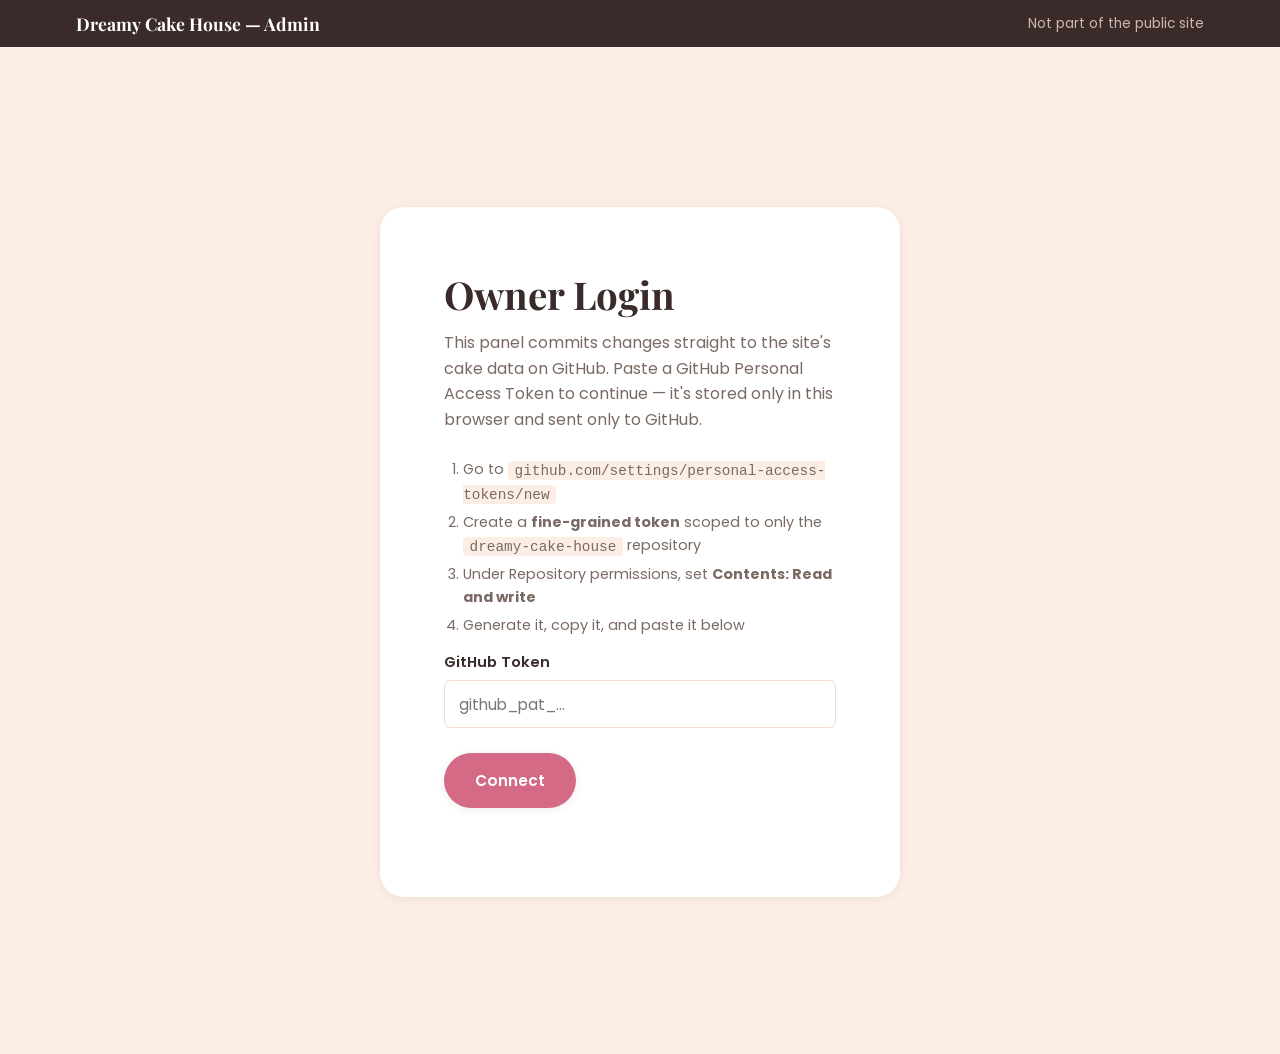
==== admin/index.html @ a2ba3308 "Add owner admin panel, switch pricing to PKR per-pound tiers - New /admin/ panel (not linked in nav)" ====
<!DOCTYPE html>
<html lang="en">
<head>
  <meta charset="UTF-8">
  <meta name="viewport" content="width=device-width, initial-scale=1.0">
  <title>Admin | Dreamy Cake House</title>
  <meta name="robots" content="noindex, nofollow">
  <link rel="preconnect" href="https://fonts.googleapis.com">
  <link href="https://fonts.googleapis.com/css2?family=Playfair+Display:wght@600;700&family=Poppins:wght@400;500;600;700&display=swap" rel="stylesheet">
  <link rel="stylesheet" href="../shared/variables.css">
  <link rel="stylesheet" href="../shared/base.css">
  <link rel="stylesheet" href="../pages/admin/admin.css">
</head>
<body>

  <div class="admin-topbar">
    <div class="container">
      <h1>Dreamy Cake House — Admin</h1>
      <span class="who">Not part of the public site</span>
    </div>
  </div>

  <div class="admin-wrap">

    <!-- Login screen -->
    <div id="login-screen">
      <div class="login-card">
        <h2>Owner Login</h2>
        <p>This panel commits changes straight to the site's cake data on GitHub. Paste a GitHub Personal Access Token to continue — it's stored only in this browser and sent only to GitHub.</p>
        <ol>
          <li>Go to <code>github.com/settings/personal-access-tokens/new</code></li>
          <li>Create a <strong>fine-grained token</strong> scoped to only the <code>dreamy-cake-house</code> repository</li>
          <li>Under Repository permissions, set <strong>Contents: Read and write</strong></li>
          <li>Generate it, copy it, and paste it below</li>
        </ol>
        <form id="login-form">
          <div class="field">
            <label for="token-input">GitHub Token</label>
            <input type="password" id="token-input" placeholder="github_pat_..." autocomplete="off" required>
          </div>
          <button type="submit" class="btn btn-primary">Connect</button>
          <p class="form-status error" id="login-error" style="display:block;background:transparent;color:var(--color-error);padding:0;"></p>
        </form>
      </div>
    </div>

    <!-- Dashboard -->
    <div id="dashboard" hidden>
      <div class="admin-toolbar">
        <div class="admin-tabs">
          <button type="button" class="admin-tab active" data-category="legacy">Legacy Cakes</button>
          <button type="button" class="admin-tab" data-category="modern">Modern Cakes</button>
        </div>
        <div>
          <button type="button" class="btn btn-outline" id="logout-btn">Log Out</button>
          <button type="button" class="btn btn-primary" id="add-cake-btn">+ Add New Cake</button>
        </div>
      </div>

      <p id="admin-status-line" class="hint"></p>
      <div class="admin-cake-list" id="cake-list"></div>

      <div class="admin-form-card" id="cake-form-section" hidden>
        <h2 id="form-title">Add New Cake</h2>
        <form id="cake-form">
          <div class="field-row">
            <div class="field">
              <label for="cake-name">Name</label>
              <input type="text" id="cake-name" required placeholder="Classic Victoria Sponge">
            </div>
            <div class="field">
              <label for="cake-flavor">Flavor</label>
              <input type="text" id="cake-flavor" required placeholder="Vanilla & Raspberry Jam">
            </div>
          </div>

          <div class="field">
            <label for="cake-description">Description</label>
            <textarea id="cake-description" rows="3" required placeholder="Short description shown on the catalog and detail pages."></textarea>
          </div>

          <div class="field">
            <label for="cake-occasions">Occasions</label>
            <input type="text" id="cake-occasions" placeholder="birthday, anniversary, wedding">
            <div class="hint">Comma-separated. Used for the Modern Cakes filter and detail-page badges.</div>
          </div>

          <div class="field">
            <label>Price per Pound (PKR)</label>
            <div class="tier-price-row">
              <div>
                <label for="price-1lb" class="hint">1 lb</label>
                <input type="number" id="price-1lb" min="0" step="1" placeholder="1200">
              </div>
              <div>
                <label for="price-2lb" class="hint">2 lb</label>
                <input type="number" id="price-2lb" min="0" step="1" placeholder="2200">
              </div>
              <div>
                <label for="price-3lb" class="hint">3 lb</label>
                <input type="number" id="price-3lb" min="0" step="1" placeholder="3200">
              </div>
            </div>
            <div class="hint">Leave a tier blank if that size isn't offered for this cake.</div>
          </div>

          <div class="field checkbox-field">
            <input type="checkbox" id="cake-featured">
            <label for="cake-featured" style="margin:0;">Feature on homepage</label>
          </div>

          <div class="form-actions">
            <button type="submit" class="btn btn-primary">Save Cake</button>
            <button type="button" class="btn btn-outline" id="cancel-form-btn">Cancel</button>
          </div>
        </form>
      </div>
    </div>

  </div>

  <div class="admin-toast" id="admin-toast"></div>

  <script src="../shared/utils.js"></script>
  <script src="../pages/admin/admin.js"></script>
</body>
</html>
---- shared/variables.css ----
/* ==========================================================================
   Design tokens for Dreamy Cake House.
   Every page/feature stylesheet should rely on these variables instead of
   hardcoding colors/fonts, so a palette or font change happens in one place.
   ========================================================================== */

:root {
  /* Colors */
  --color-bg: #fff8f3;
  --color-bg-alt: #fdeee5;
  --color-surface: #ffffff;
  --color-primary: #d46a86;
  --color-primary-dark: #b14b68;
  --color-primary-light: #f3c9d5;
  --color-accent: #c9976a;
  --color-accent-light: #e9d3b8;
  --color-text: #3a2a2a;
  --color-text-light: #7a6a63;
  --color-border: #f0ddd0;
  --color-success: #4b8b6f;
  --color-error: #c1443a;

  /* Typography */
  --font-heading: 'Playfair Display', Georgia, serif;
  --font-body: 'Poppins', -apple-system, Segoe UI, sans-serif;

  /* Spacing scale */
  --space-xs: 0.4rem;
  --space-sm: 0.8rem;
  --space-md: 1.6rem;
  --space-lg: 2.4rem;
  --space-xl: 4rem;
  --space-2xl: 6rem;

  /* Layout */
  --max-width: 1180px;
  --radius-sm: 6px;
  --radius-md: 14px;
  --radius-lg: 24px;
  --shadow-sm: 0 2px 8px rgba(58, 42, 42, 0.08);
  --shadow-md: 0 8px 24px rgba(58, 42, 42, 0.12);
  --transition: 0.2s ease;
}
---- shared/base.css ----
/* ==========================================================================
   Base reset, typography, and shared components (header, footer, buttons,
   cards, badges). Loaded on every page after variables.css.
   Page-specific styles live in /pages/<feature>/*.css and should only add
   to what's here, not redefine it.
   ========================================================================== */

* { box-sizing: border-box; }

html { scroll-behavior: smooth; }

body {
  margin: 0;
  font-family: var(--font-body);
  color: var(--color-text);
  background: var(--color-bg);
  line-height: 1.6;
}

img { max-width: 100%; display: block; }

h1, h2, h3, h4 {
  font-family: var(--font-heading);
  line-height: 1.2;
  margin: 0 0 var(--space-sm);
  color: var(--color-text);
}

h1 { font-size: clamp(2.2rem, 4vw, 3.4rem); }
h2 { font-size: clamp(1.7rem, 3vw, 2.4rem); }
h3 { font-size: 1.3rem; }

p { margin: 0 0 var(--space-md); color: var(--color-text-light); }

a { color: var(--color-primary-dark); text-decoration: none; }
a:hover { text-decoration: underline; }

.container {
  max-width: var(--max-width);
  margin: 0 auto;
  padding: 0 var(--space-md);
}

section { padding: var(--space-2xl) 0; }

/* ---- Buttons ---- */
.btn {
  display: inline-block;
  font-family: var(--font-body);
  font-weight: 600;
  font-size: 0.95rem;
  padding: 0.85rem 1.8rem;
  border-radius: 999px;
  border: 2px solid transparent;
  cursor: pointer;
  transition: transform var(--transition), box-shadow var(--transition), background var(--transition);
  text-decoration: none;
}
.btn:hover { text-decoration: none; transform: translateY(-2px); }

.btn-primary {
  background: var(--color-primary);
  color: #fff;
  box-shadow: var(--shadow-sm);
}
.btn-primary:hover { background: var(--color-primary-dark); box-shadow: var(--shadow-md); }

.btn-outline {
  background: transparent;
  border-color: var(--color-primary);
  color: var(--color-primary-dark);
}
.btn-outline:hover { background: var(--color-primary-light); }

/* ---- Site header ---- */
.site-header {
  position: sticky;
  top: 0;
  z-index: 100;
  background: rgba(255, 248, 243, 0.95);
  backdrop-filter: blur(6px);
  border-bottom: 1px solid var(--color-border);
}

.site-header .container {
  display: flex;
  align-items: center;
  justify-content: space-between;
  padding-top: var(--space-sm);
  padding-bottom: var(--space-sm);
}

.site-header .logo {
  font-family: var(--font-heading);
  font-size: 1.5rem;
  font-weight: 700;
  color: var(--color-primary-dark);
}
.site-header .logo span { color: var(--color-accent); }

.site-nav { display: flex; align-items: center; gap: var(--space-lg); }
.site-nav ul {
  display: flex;
  list-style: none;
  gap: var(--space-md);
  margin: 0;
  padding: 0;
}
.site-nav a {
  color: var(--color-text);
  font-weight: 500;
  font-size: 0.95rem;
  padding: 0.3rem 0;
  border-bottom: 2px solid transparent;
}
.site-nav a:hover,
.site-nav a.active {
  color: var(--color-primary-dark);
  border-bottom-color: var(--color-primary);
  text-decoration: none;
}

.nav-toggle {
  display: none;
  background: none;
  border: none;
  font-size: 1.6rem;
  cursor: pointer;
  color: var(--color-text);
}

@media (max-width: 780px) {
  .nav-toggle { display: block; }
  .site-nav {
    position: absolute;
    top: 100%;
    left: 0;
    right: 0;
    background: var(--color-surface);
    border-bottom: 1px solid var(--color-border);
    flex-direction: column;
    align-items: flex-start;
    padding: var(--space-md);
    display: none;
  }
  .site-nav.open { display: flex; }
  .site-nav ul { flex-direction: column; gap: var(--space-sm); width: 100%; }
}

/* ---- Site footer ---- */
.site-footer {
  background: var(--color-text);
  color: #efe3dc;
  padding: var(--space-2xl) 0 var(--space-lg);
  margin-top: var(--space-2xl);
}
.site-footer a { color: #f3d9c4; }
.site-footer h4 { color: #fff; font-family: var(--font-body); font-size: 1rem; text-transform: uppercase; letter-spacing: 0.05em; }
.footer-grid {
  display: grid;
  grid-template-columns: repeat(auto-fit, minmax(200px, 1fr));
  gap: var(--space-lg);
  margin-bottom: var(--space-lg);
}
.footer-bottom {
  text-align: center;
  font-size: 0.85rem;
  color: #cbb9ae;
  border-top: 1px solid rgba(255,255,255,0.12);
  padding-top: var(--space-md);
}

/* ---- Cards / catalog grid ---- */
.cake-grid {
  display: grid;
  grid-template-columns: repeat(auto-fill, minmax(260px, 1fr));
  gap: var(--space-lg);
}

.cake-card {
  background: var(--color-surface);
  border-radius: var(--radius-md);
  overflow: hidden;
  box-shadow: var(--shadow-sm);
  transition: transform var(--transition), box-shadow var(--transition);
  display: flex;
  flex-direction: column;
}
.cake-card:hover { transform: translateY(-4px); box-shadow: var(--shadow-md); }

.cake-card .cake-thumb {
  aspect-ratio: 4 / 3;
  display: flex;
  align-items: center;
  justify-content: center;
  font-size: 3rem;
}

.cake-card .cake-body { padding: var(--space-md); flex: 1; display: flex; flex-direction: column; }
.cake-card h3 { margin-bottom: 0.2rem; }
.cake-card .cake-flavor { font-size: 0.85rem; color: var(--color-accent); font-weight: 600; margin-bottom: var(--space-xs); }
.cake-card .cake-desc { font-size: 0.9rem; flex: 1; }
.cake-card .cake-price { font-family: var(--font-heading); font-size: 1.3rem; color: var(--color-primary-dark); margin-bottom: var(--space-sm); }

/* ---- Badges (occasion tags) ---- */
.badge {
  display: inline-block;
  font-size: 0.72rem;
  font-weight: 600;
  text-transform: uppercase;
  letter-spacing: 0.03em;
  background: var(--color-bg-alt);
  color: var(--color-primary-dark);
  border-radius: 999px;
  padding: 0.2rem 0.7rem;
  margin: 0 0.3rem 0.3rem 0;
}

/* ---- Section heading helper ---- */
.section-heading { text-align: center; max-width: 620px; margin: 0 auto var(--space-xl); }
.section-heading p { margin-bottom: 0; }

/* ---- Form elements (shared look across contact/custom-cakes forms) ---- */
.field { margin-bottom: var(--space-md); }
.field label { display: block; font-weight: 600; margin-bottom: 0.35rem; font-size: 0.92rem; }
.field .hint { font-size: 0.8rem; color: var(--color-text-light); margin-top: 0.3rem; }
.field input,
.field select,
.field textarea {
  width: 100%;
  padding: 0.7rem 0.9rem;
  border: 1px solid var(--color-border);
  border-radius: var(--radius-sm);
  font-family: var(--font-body);
  font-size: 0.95rem;
  background: var(--color-surface);
  color: var(--color-text);
}
.field input:focus,
.field select:focus,
.field textarea:focus {
  outline: none;
  border-color: var(--color-primary);
  box-shadow: 0 0 0 3px var(--color-primary-light);
}
.field-row { display: grid; grid-template-columns: repeat(auto-fit, minmax(200px, 1fr)); gap: var(--space-md); }

.form-status {
  padding: var(--space-md);
  border-radius: var(--radius-sm);
  margin-top: var(--space-md);
  display: none;
}
.form-status.success { display: block; background: #e5f3ec; color: var(--color-success); }
.form-status.error { display: block; background: #fbe8e6; color: var(--color-error); }

/* ---- Utility ---- */
.bg-alt { background: var(--color-bg-alt); }
.text-center { text-align: center; }
.mt-lg { margin-top: var(--space-lg); }
.empty-state { text-align: center; padding: var(--space-2xl) 0; color: var(--color-text-light); }
---- pages/admin/admin.css ----
/* Admin panel — deliberately plain/utilitarian, not part of the public site
   design. Not linked from shared/header.js's nav on purpose. */

body { background: var(--color-bg-alt); }

.admin-topbar {
  background: var(--color-text);
  color: #fff;
  padding: var(--space-sm) 0;
}
.admin-topbar .container { display: flex; align-items: center; justify-content: space-between; }
.admin-topbar h1 { color: #fff; font-size: 1.1rem; margin: 0; }
.admin-topbar .who { font-size: 0.85rem; color: #cbb9ae; }

.admin-wrap { max-width: 900px; margin: 0 auto; padding: var(--space-xl) var(--space-md); }

/* ---- Login screen ---- */
.login-card {
  background: var(--color-surface);
  border-radius: var(--radius-lg);
  box-shadow: var(--shadow-sm);
  padding: var(--space-xl);
  max-width: 520px;
  margin: var(--space-2xl) auto;
}
.login-card h2 { margin-bottom: var(--space-sm); }
.login-card ol { padding-left: 1.2rem; color: var(--color-text-light); font-size: 0.9rem; }
.login-card ol li { margin-bottom: 0.3rem; }
.login-card code { background: var(--color-bg-alt); padding: 0.1rem 0.4rem; border-radius: 4px; }

/* ---- Dashboard ---- */
.admin-tabs { display: flex; gap: var(--space-sm); margin-bottom: var(--space-lg); }
.admin-tab {
  border: 1px solid var(--color-border);
  background: var(--color-surface);
  padding: 0.5rem 1.2rem;
  border-radius: 999px;
  font-weight: 600;
  font-size: 0.9rem;
  cursor: pointer;
}
.admin-tab.active { background: var(--color-primary); border-color: var(--color-primary); color: #fff; }

.admin-toolbar { display: flex; justify-content: space-between; align-items: center; margin-bottom: var(--space-md); flex-wrap: wrap; gap: var(--space-sm); }

.admin-cake-list { display: flex; flex-direction: column; gap: var(--space-sm); }
.admin-cake-row {
  background: var(--color-surface);
  border-radius: var(--radius-md);
  padding: var(--space-md);
  display: flex;
  align-items: center;
  gap: var(--space-md);
  box-shadow: var(--shadow-sm);
}
.admin-cake-row .thumb {
  width: 48px; height: 48px; border-radius: var(--radius-sm);
  display: flex; align-items: center; justify-content: center; font-size: 1.4rem; flex-shrink: 0;
}
.admin-cake-row .info { flex: 1; min-width: 0; }
.admin-cake-row .info h3 { font-size: 1rem; margin: 0; }
.admin-cake-row .info .meta { font-size: 0.82rem; color: var(--color-text-light); }
.admin-cake-row .row-actions { display: flex; gap: var(--space-sm); flex-shrink: 0; }
.admin-cake-row .row-actions button {
  border: 1px solid var(--color-border);
  background: var(--color-surface);
  border-radius: var(--radius-sm);
  padding: 0.4rem 0.8rem;
  font-size: 0.82rem;
  cursor: pointer;
}
.admin-cake-row .row-actions .delete-btn { color: var(--color-error); border-color: #f2cfc9; }

/* ---- Cake form ---- */
.admin-form-card {
  background: var(--color-surface);
  border-radius: var(--radius-lg);
  padding: var(--space-lg);
  box-shadow: var(--shadow-sm);
  margin-top: var(--space-lg);
}
.tier-price-row { display: grid; grid-template-columns: repeat(3, 1fr); gap: var(--space-md); }
.checkbox-field { display: flex; align-items: center; gap: 0.5rem; }
.checkbox-field input { width: auto; }
.form-actions { display: flex; gap: var(--space-md); margin-top: var(--space-lg); }

.admin-toast {
  position: fixed;
  bottom: var(--space-lg);
  right: var(--space-lg);
  padding: 0.8rem 1.2rem;
  border-radius: var(--radius-sm);
  color: #fff;
  font-size: 0.9rem;
  box-shadow: var(--shadow-md);
  z-index: 200;
  display: none;
}
.admin-toast.success { display: block; background: var(--color-success); }
.admin-toast.error { display: block; background: var(--color-error); }
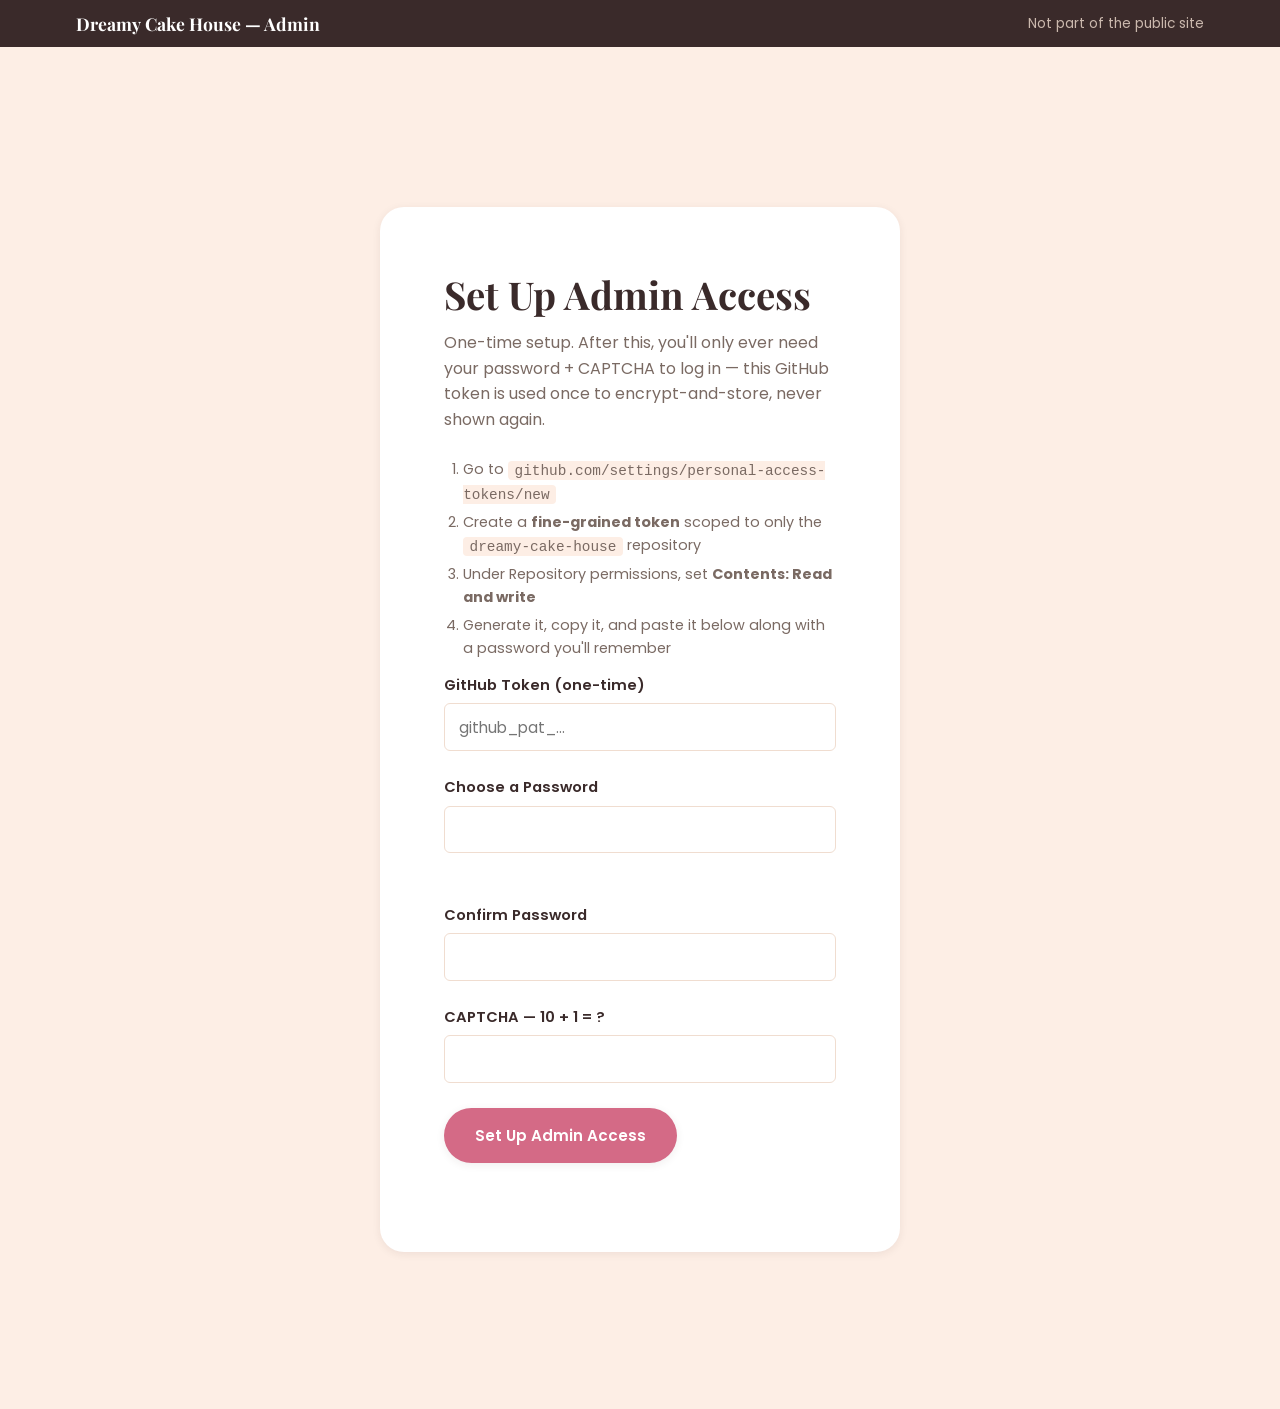
==== commit 198ee71d: "Add cake photo uploads and password+CAPTCHA admin login - Admin panel: cakes can now have a photo, u" ====
--- a/admin/index.html
+++ b/admin/index.html
@@ -22,26 +22,63 @@
 
   <div class="admin-wrap">
 
-    <!-- Login screen -->
+    <!-- Login screen: shows the one-time setup form, or the password+CAPTCHA
+         login form, depending on whether a vault already exists. -->
     <div id="login-screen">
-      <div class="login-card">
-        <h2>Owner Login</h2>
-        <p>This panel commits changes straight to the site's cake data on GitHub. Paste a GitHub Personal Access Token to continue — it's stored only in this browser and sent only to GitHub.</p>
+
+      <!-- One-time setup: only shown before any admin access has been configured. -->
+      <div class="login-card" id="setup-form-wrap">
+        <h2>Set Up Admin Access</h2>
+        <p>One-time setup. After this, you'll only ever need your password + CAPTCHA to log in — this GitHub token is used once to encrypt-and-store, never shown again.</p>
         <ol>
           <li>Go to <code>github.com/settings/personal-access-tokens/new</code></li>
           <li>Create a <strong>fine-grained token</strong> scoped to only the <code>dreamy-cake-house</code> repository</li>
           <li>Under Repository permissions, set <strong>Contents: Read and write</strong></li>
-          <li>Generate it, copy it, and paste it below</li>
+          <li>Generate it, copy it, and paste it below along with a password you'll remember</li>
         </ol>
+        <form id="setup-form">
+          <div class="field">
+            <label for="setup-token-input">GitHub Token (one-time)</label>
+            <input type="password" id="setup-token-input" placeholder="github_pat_..." autocomplete="off" required>
+          </div>
+          <div class="field-row">
+            <div class="field">
+              <label for="setup-password-input">Choose a Password</label>
+              <input type="password" id="setup-password-input" autocomplete="new-password" minlength="8" required>
+            </div>
+            <div class="field">
+              <label for="setup-password-confirm">Confirm Password</label>
+              <input type="password" id="setup-password-confirm" autocomplete="new-password" minlength="8" required>
+            </div>
+          </div>
+          <div class="field">
+            <label for="setup-captcha-input">CAPTCHA — <span id="setup-captcha-question"></span></label>
+            <input type="number" id="setup-captcha-input" required>
+          </div>
+          <button type="submit" class="btn btn-primary">Set Up Admin Access</button>
+          <p class="hint" id="setup-error" style="color:var(--color-error);"></p>
+        </form>
+      </div>
+
+      <!-- Normal login: shown once admin access has already been set up. -->
+      <div class="login-card" id="login-form-wrap" hidden>
+        <h2>Owner Login</h2>
+        <p>Enter your password to continue.</p>
         <form id="login-form">
           <div class="field">
-            <label for="token-input">GitHub Token</label>
-            <input type="password" id="token-input" placeholder="github_pat_..." autocomplete="off" required>
+            <label for="login-password-input">Password</label>
+            <input type="password" id="login-password-input" autocomplete="current-password" required>
           </div>
-          <button type="submit" class="btn btn-primary">Connect</button>
-          <p class="form-status error" id="login-error" style="display:block;background:transparent;color:var(--color-error);padding:0;"></p>
+          <div class="field">
+            <label for="login-captcha-input">CAPTCHA — <span id="login-captcha-question"></span></label>
+            <input type="number" id="login-captcha-input" required>
+          </div>
+          <button type="submit" class="btn btn-primary">Log In</button>
+          <p class="hint" id="login-error" style="color:var(--color-error);"></p>
         </form>
+        <p class="hint mt-lg">Forgot your password, or rotating your GitHub token? <button type="button" id="reset-setup-btn" class="link-btn">Reset admin access</button></p>
       </div>
+
     </div>
 
     <!-- Dashboard -->
@@ -104,6 +141,16 @@
             <div class="hint">Leave a tier blank if that size isn't offered for this cake.</div>
           </div>
 
+          <div class="field">
+            <label for="cake-image">Photo (optional)</label>
+            <input type="file" id="cake-image" accept="image/*">
+            <div class="hint">JPG/PNG/WebP. Replaces the placeholder icon everywhere on the site.</div>
+            <div id="image-preview-wrap" hidden>
+              <img id="image-preview" alt="Cake photo preview" class="image-preview">
+              <button type="button" id="remove-image-btn" class="btn btn-outline">Remove Photo</button>
+            </div>
+          </div>
+
           <div class="field checkbox-field">
             <input type="checkbox" id="cake-featured">
             <label for="cake-featured" style="margin:0;">Feature on homepage</label>
--- a/shared/base.css
+++ b/shared/base.css
@@ -190,6 +190,15 @@
 
 .cake-card .cake-thumb {
   aspect-ratio: 4 / 3;
+  overflow: hidden;
+}
+.cake-card .cake-thumb img { width: 100%; height: 100%; object-fit: cover; display: block; }
+
+/* Shared placeholder used inside .cake-thumb / .detail-thumb / .gallery-item /
+   admin's .thumb whenever a cake has no uploaded photo (cakeThumbMarkup()). */
+.thumb-placeholder {
+  width: 100%;
+  height: 100%;
   display: flex;
   align-items: center;
   justify-content: center;
--- a/pages/admin/admin.css
+++ b/pages/admin/admin.css
@@ -55,8 +55,10 @@
 }
 .admin-cake-row .thumb {
   width: 48px; height: 48px; border-radius: var(--radius-sm);
-  display: flex; align-items: center; justify-content: center; font-size: 1.4rem; flex-shrink: 0;
+  overflow: hidden; flex-shrink: 0;
 }
+.admin-cake-row .thumb img { width: 100%; height: 100%; object-fit: cover; display: block; }
+.admin-cake-row .thumb .thumb-placeholder { font-size: 1.4rem; }
 .admin-cake-row .info { flex: 1; min-width: 0; }
 .admin-cake-row .info h3 { font-size: 1rem; margin: 0; }
 .admin-cake-row .info .meta { font-size: 0.82rem; color: var(--color-text-light); }
@@ -84,6 +86,21 @@
 .checkbox-field input { width: auto; }
 .form-actions { display: flex; gap: var(--space-md); margin-top: var(--space-lg); }
 
+#image-preview-wrap { display: flex; align-items: center; gap: var(--space-md); margin-top: var(--space-sm); }
+.image-preview { width: 90px; height: 90px; object-fit: cover; border-radius: var(--radius-sm); border: 1px solid var(--color-border); }
+
+/* Plain inline text-button, e.g. "Reset admin access" */
+.link-btn {
+  background: none;
+  border: none;
+  padding: 0;
+  color: var(--color-primary-dark);
+  font-weight: 600;
+  font-size: inherit;
+  cursor: pointer;
+  text-decoration: underline;
+}
+
 .admin-toast {
   position: fixed;
   bottom: var(--space-lg);
